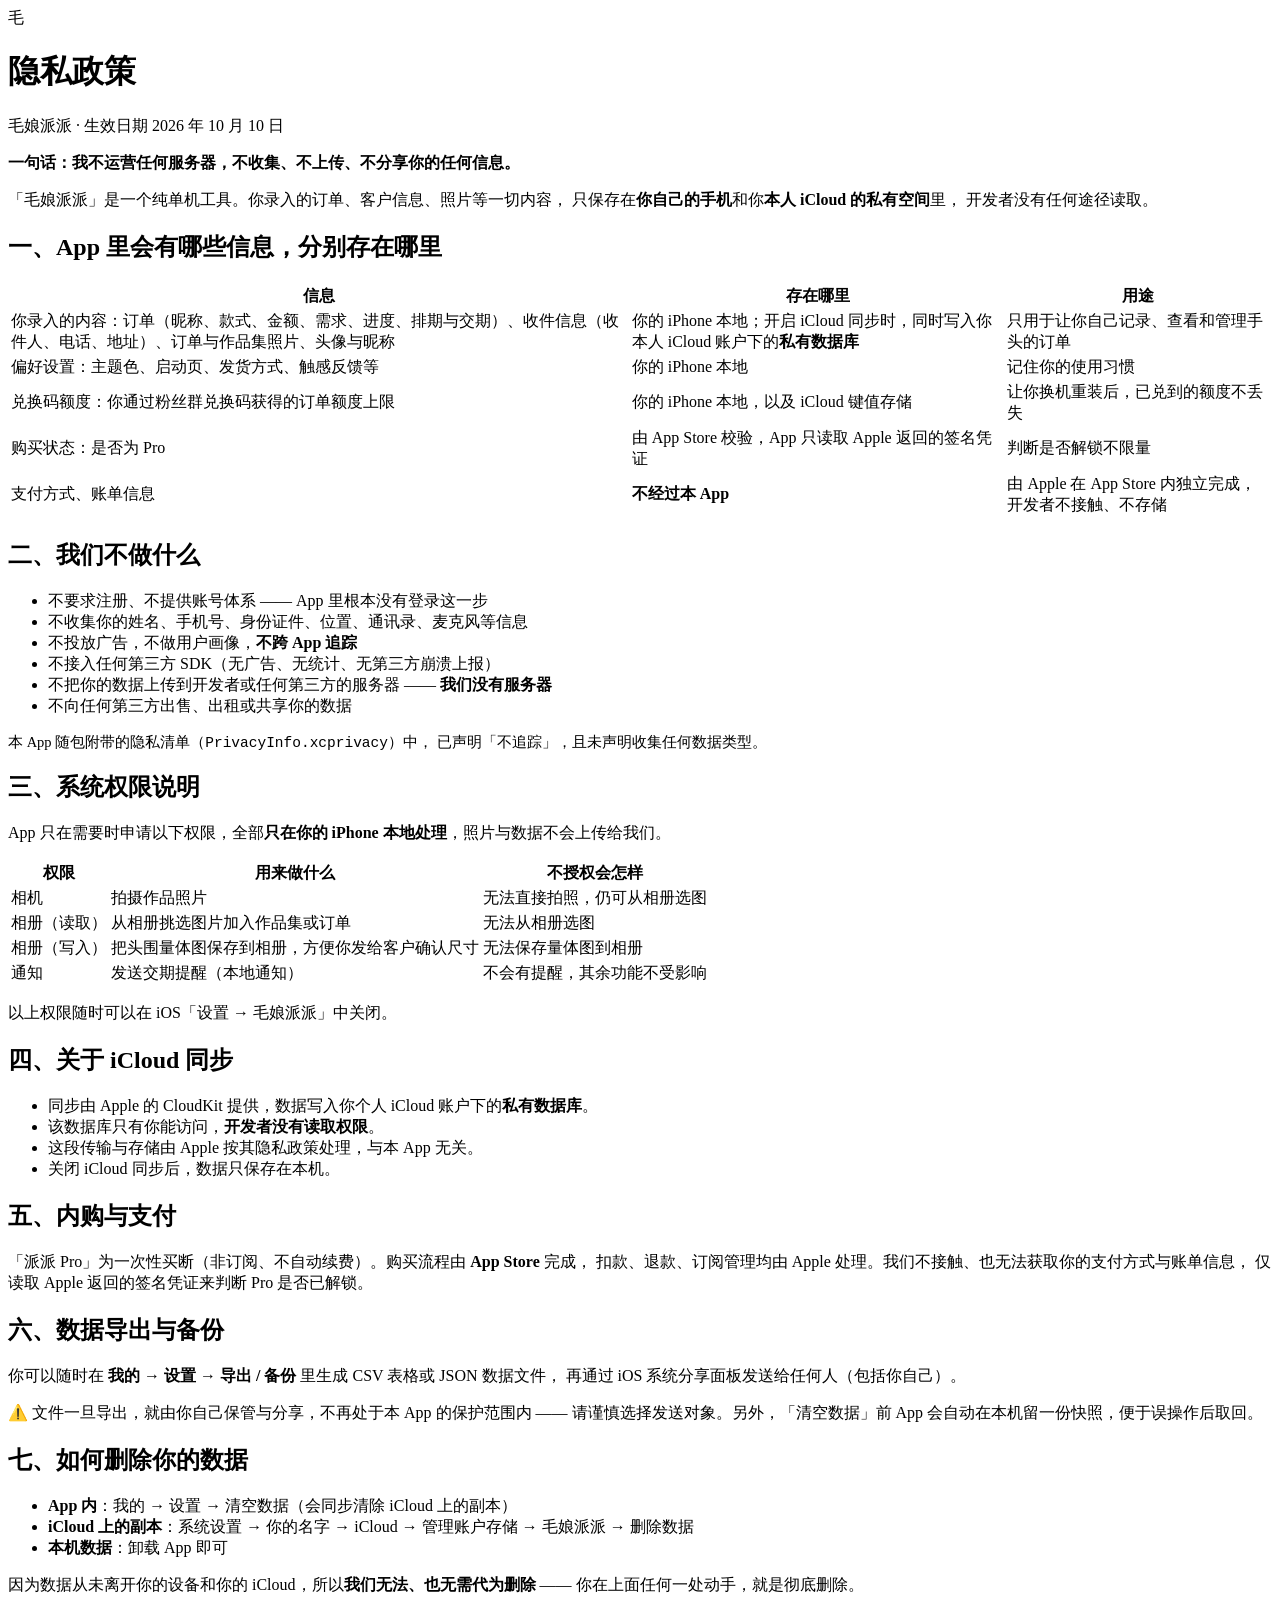
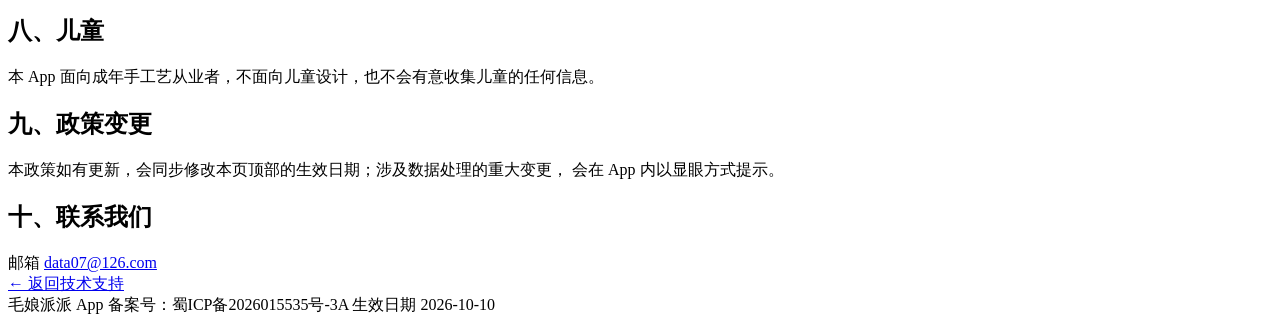
==== privacy.html @ 87219692 "site: add privacy.html" ====
<!DOCTYPE html>
<html lang="zh-CN">
<head>
<meta charset="utf-8">
<meta name="viewport" content="width=device-width, initial-scale=1">
<meta name="description" content="毛娘派派隐私政策 —— 不设服务器、不收集、不上传、不分享你的任何数据。">
<meta name="color-scheme" content="light dark">
<title>隐私政策 · 毛娘派派</title>
<link rel="stylesheet" href="style.css">
</head>
<body>
<main class="wrap">

  <header class="hero">
    <div class="logo" aria-hidden="true">毛</div>
    <div class="hero-text">
      <h1>隐私政策</h1>
      <p class="sub">毛娘派派 · 生效日期 2026 年 10 月 10 日</p>
    </div>
  </header>

  <div class="summary-card">
    <p>
      <strong>一句话：我不运营任何服务器，不收集、不上传、不分享你的任何信息。</strong>
    </p>
    <p>
      「毛娘派派」是一个纯单机工具。你录入的订单、客户信息、照片等一切内容，
      只保存在<strong>你自己的手机</strong>和你<strong>本人 iCloud 的私有空间</strong>里，
      开发者没有任何途径读取。
    </p>
  </div>

  <h2>一、App 里会有哪些信息，分别存在哪里</h2>

  <div class="card table-scroll">
    <table class="table">
      <thead>
        <tr>
          <th>信息</th>
          <th>存在哪里</th>
          <th>用途</th>
        </tr>
      </thead>
      <tbody>
        <tr>
          <td>你录入的内容：订单（昵称、款式、金额、需求、进度、排期与交期）、收件信息（收件人、电话、地址）、订单与作品集照片、头像与昵称</td>
          <td>你的 iPhone 本地；开启 iCloud 同步时，同时写入你本人 iCloud 账户下的<strong>私有数据库</strong></td>
          <td>只用于让你自己记录、查看和管理手头的订单</td>
        </tr>
        <tr>
          <td>偏好设置：主题色、启动页、发货方式、触感反馈等</td>
          <td>你的 iPhone 本地</td>
          <td>记住你的使用习惯</td>
        </tr>
        <tr>
          <td>兑换码额度：你通过粉丝群兑换码获得的订单额度上限</td>
          <td>你的 iPhone 本地，以及 iCloud 键值存储</td>
          <td>让你换机重装后，已兑到的额度不丢失</td>
        </tr>
        <tr>
          <td>购买状态：是否为 Pro</td>
          <td>由 App Store 校验，App 只读取 Apple 返回的签名凭证</td>
          <td>判断是否解锁不限量</td>
        </tr>
        <tr>
          <td>支付方式、账单信息</td>
          <td><strong>不经过本 App</strong></td>
          <td>由 Apple 在 App Store 内独立完成，开发者不接触、不存储</td>
        </tr>
      </tbody>
    </table>
  </div>

  <h2>二、我们不做什么</h2>
  <ul>
    <li>不要求注册、不提供账号体系 —— App 里根本没有登录这一步</li>
    <li>不收集你的姓名、手机号、身份证件、位置、通讯录、麦克风等信息</li>
    <li>不投放广告，不做用户画像，<strong>不跨 App 追踪</strong></li>
    <li>不接入任何第三方 SDK（无广告、无统计、无第三方崩溃上报）</li>
    <li>不把你的数据上传到开发者或任何第三方的服务器 —— <strong>我们没有服务器</strong></li>
    <li>不向任何第三方出售、出租或共享你的数据</li>
  </ul>
  <p class="lead" style="font-size:14.5px;">
    本 App 随包附带的隐私清单（<code>PrivacyInfo.xcprivacy</code>）中，
    已声明「不追踪」，且未声明收集任何数据类型。
  </p>

  <h2>三、系统权限说明</h2>
  <p>App 只在需要时申请以下权限，全部<strong>只在你的 iPhone 本地处理</strong>，照片与数据不会上传给我们。</p>

  <div class="card table-scroll">
    <table class="table">
      <thead>
        <tr>
          <th>权限</th>
          <th>用来做什么</th>
          <th>不授权会怎样</th>
        </tr>
      </thead>
      <tbody>
        <tr>
          <td>相机</td>
          <td>拍摄作品照片</td>
          <td>无法直接拍照，仍可从相册选图</td>
        </tr>
        <tr>
          <td>相册（读取）</td>
          <td>从相册挑选图片加入作品集或订单</td>
          <td>无法从相册选图</td>
        </tr>
        <tr>
          <td>相册（写入）</td>
          <td>把头围量体图保存到相册，方便你发给客户确认尺寸</td>
          <td>无法保存量体图到相册</td>
        </tr>
        <tr>
          <td>通知</td>
          <td>发送交期提醒（本地通知）</td>
          <td>不会有提醒，其余功能不受影响</td>
        </tr>
      </tbody>
    </table>
  </div>
  <p>以上权限随时可以在 iOS「设置 → 毛娘派派」中关闭。</p>

  <h2>四、关于 iCloud 同步</h2>
  <ul>
    <li>同步由 Apple 的 CloudKit 提供，数据写入你个人 iCloud 账户下的<strong>私有数据库</strong>。</li>
    <li>该数据库只有你能访问，<strong>开发者没有读取权限</strong>。</li>
    <li>这段传输与存储由 Apple 按其隐私政策处理，与本 App 无关。</li>
    <li>关闭 iCloud 同步后，数据只保存在本机。</li>
  </ul>

  <h2>五、内购与支付</h2>
  <p>
    「派派 Pro」为一次性买断（非订阅、不自动续费）。购买流程由 <strong>App Store</strong> 完成，
    扣款、退款、订阅管理均由 Apple 处理。我们不接触、也无法获取你的支付方式与账单信息，
    仅读取 Apple 返回的签名凭证来判断 Pro 是否已解锁。
  </p>

  <h2>六、数据导出与备份</h2>
  <p>
    你可以随时在 <strong>我的 → 设置 → 导出 / 备份</strong> 里生成 CSV 表格或 JSON 数据文件，
    再通过 iOS 系统分享面板发送给任何人（包括你自己）。
  </p>
  <p>
    ⚠️ 文件一旦导出，就由你自己保管与分享，不再处于本 App 的保护范围内 ——
    请谨慎选择发送对象。另外，「清空数据」前 App 会自动在本机留一份快照，便于误操作后取回。
  </p>

  <h2>七、如何删除你的数据</h2>
  <ul>
    <li><strong>App 内</strong>：我的 → 设置 → 清空数据（会同步清除 iCloud 上的副本）</li>
    <li><strong>iCloud 上的副本</strong>：系统设置 → 你的名字 → iCloud → 管理账户存储 → 毛娘派派 → 删除数据</li>
    <li><strong>本机数据</strong>：卸载 App 即可</li>
  </ul>
  <p>
    因为数据从未离开你的设备和你的 iCloud，所以<strong>我们无法、也无需代为删除</strong> ——
    你在上面任何一处动手，就是彻底删除。
  </p>

  <h2>八、儿童</h2>
  <p>
    本 App 面向成年手工艺从业者，不面向儿童设计，也不会有意收集儿童的任何信息。
  </p>

  <h2>九、政策变更</h2>
  <p>
    本政策如有更新，会同步修改本页顶部的生效日期；涉及数据处理的重大变更，
    会在 App 内以显眼方式提示。
  </p>

  <h2>十、联系我们</h2>
  <div class="card contact">
    <span class="label">邮箱</span>
    <span class="value"><a href="mailto:data07@126.com">data07@126.com</a></span>
  </div>

  <nav class="topnav">
    <a href="index.html">← 返回技术支持</a>
  </nav>

  <footer>
    <span>毛娘派派</span>
    <span class="fill"></span>
    <span>App 备案号：蜀ICP备2026015535号-3A</span>
    <span>生效日期 2026-10-10</span>
  </footer>

</main>
</body>
</html>
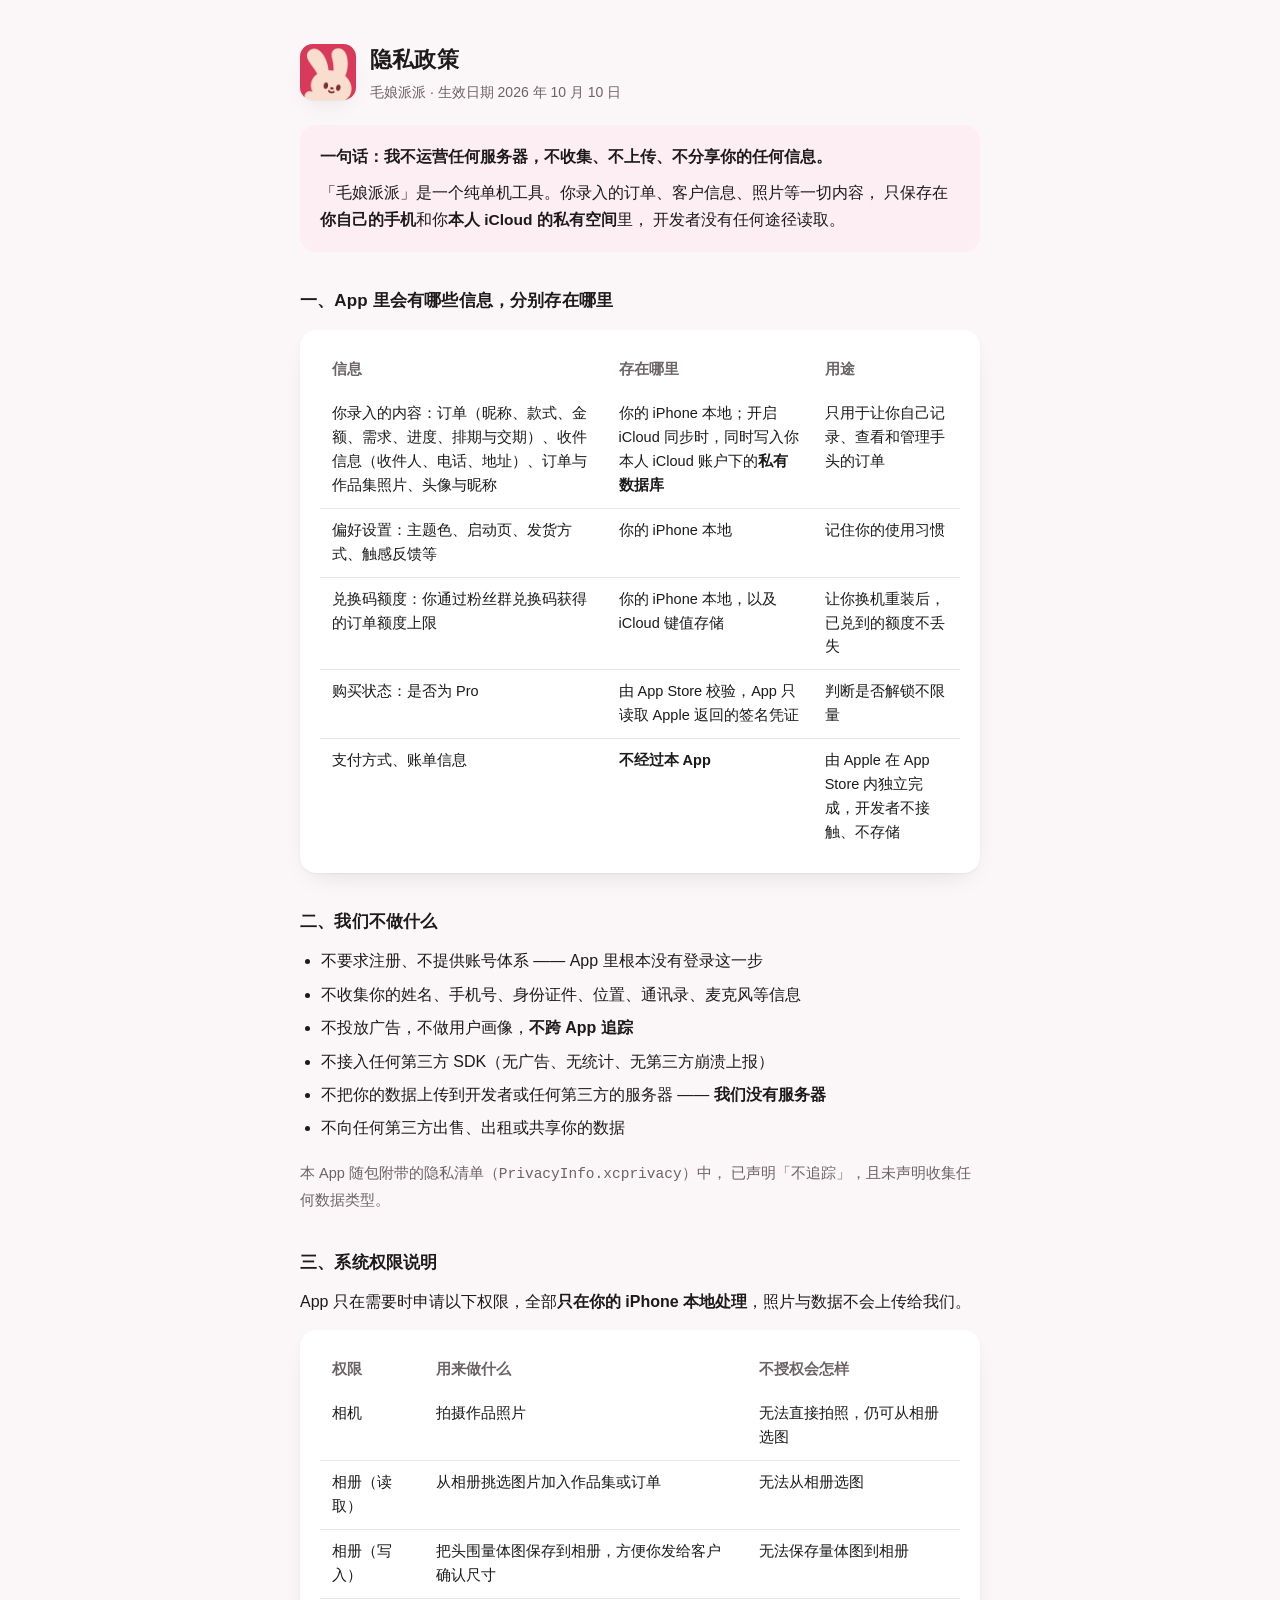
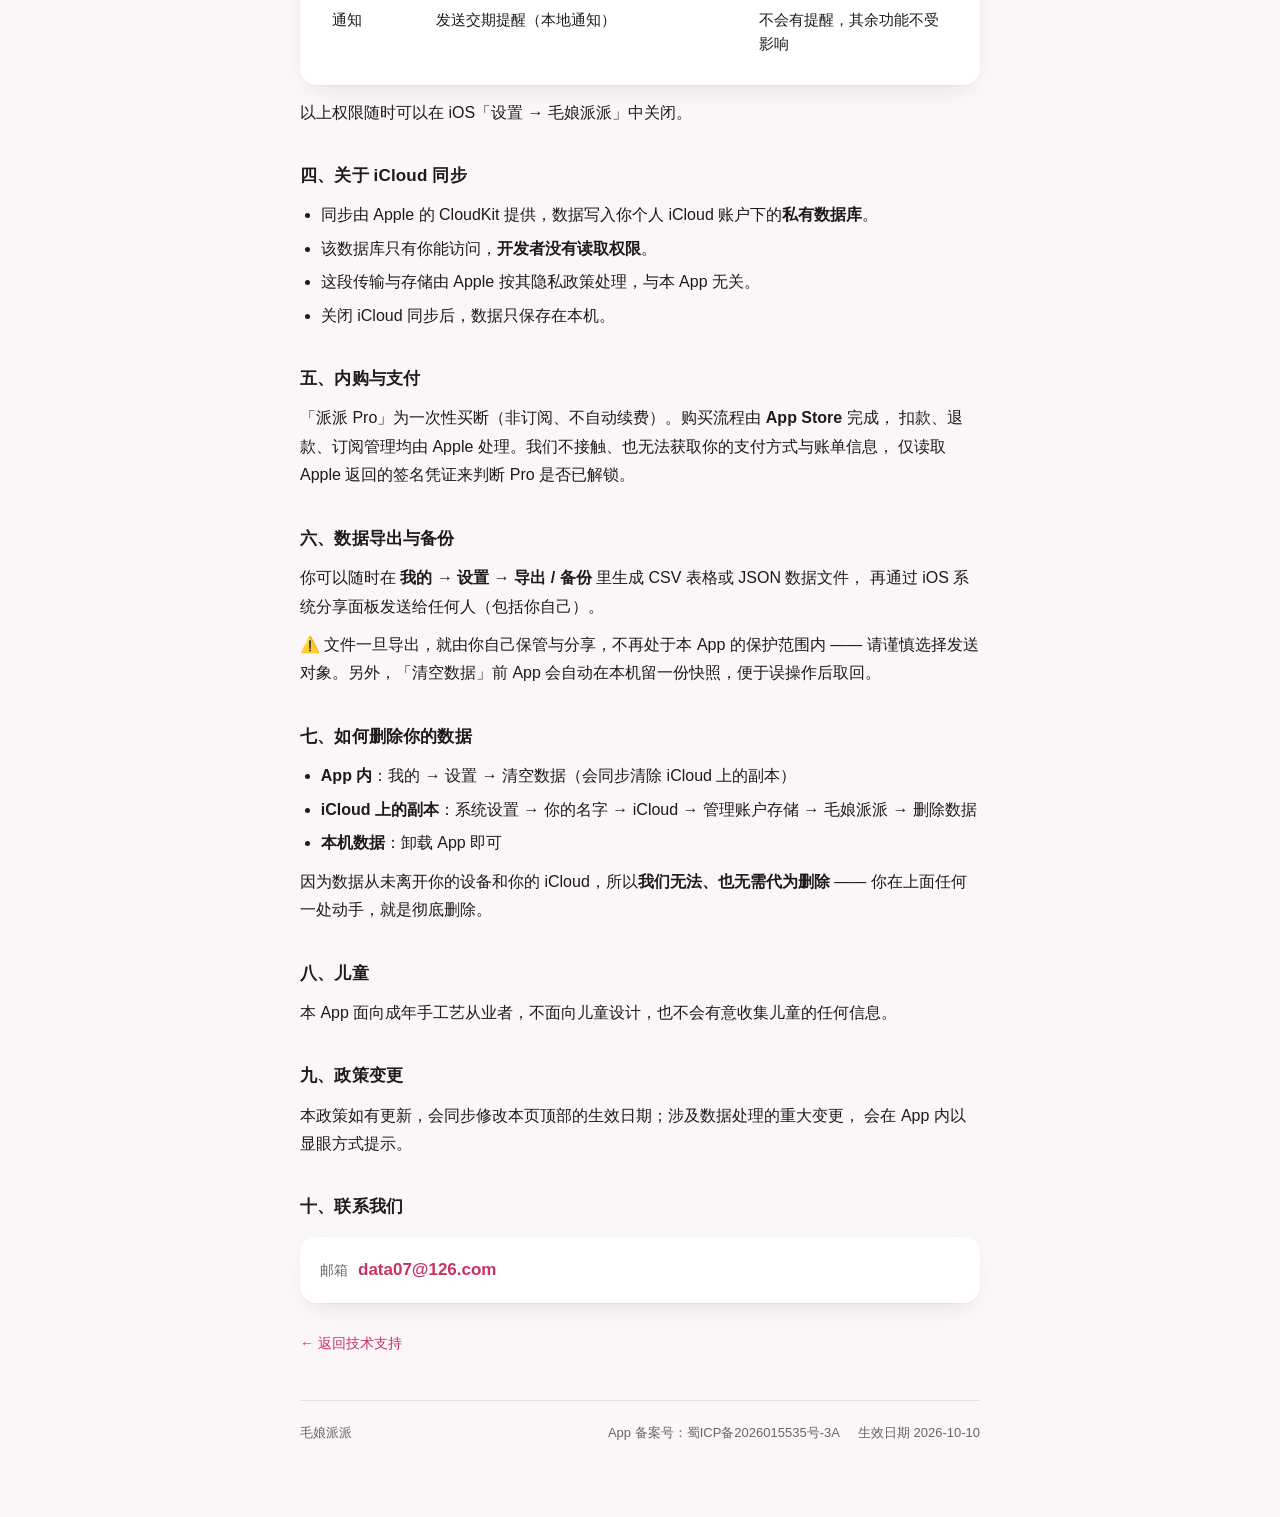
==== commit 4be9f951: "site: 换上真实 App 图标（含深色变体）+ favicon / apple-touch-icon / 分享卡片" ====
--- a/privacy.html
+++ b/privacy.html
@@ -5,14 +5,29 @@
 <meta name="viewport" content="width=device-width, initial-scale=1">
 <meta name="description" content="毛娘派派隐私政策 —— 不设服务器、不收集、不上传、不分享你的任何数据。">
 <meta name="color-scheme" content="light dark">
+<meta name="theme-color" content="#fbf7f8" media="(prefers-color-scheme: light)">
+<meta name="theme-color" content="#141214" media="(prefers-color-scheme: dark)">
 <title>隐私政策 · 毛娘派派</title>
+<link rel="icon" type="image/png" sizes="32x32" href="favicon-32.png">
+<link rel="icon" type="image/png" sizes="32x32" href="favicon-32-dark.png" media="(prefers-color-scheme: dark)">
+<link rel="apple-touch-icon" href="apple-touch-icon.png">
 <link rel="stylesheet" href="style.css">
+<meta property="og:type" content="website">
+<meta property="og:site_name" content="毛娘派派">
+<meta property="og:title" content="隐私政策 · 毛娘派派">
+<meta property="og:description" content="不设服务器、不收集、不上传、不分享你的任何数据。">
+<meta property="og:url" content="https://cndata07.github.io/papaiwig-site/privacy.html">
+<meta property="og:image" content="https://cndata07.github.io/papaiwig-site/icon-512.png">
+<meta name="twitter:card" content="summary">
 </head>
 <body>
 <main class="wrap">
 
   <header class="hero">
-    <div class="logo" aria-hidden="true">毛</div>
+    <picture class="logo">
+      <source media="(prefers-color-scheme: dark)" srcset="icon-dark-256.png">
+      <img src="icon-256.png" alt="毛娘派派 App 图标" width="56" height="56">
+    </picture>
     <div class="hero-text">
       <h1>隐私政策</h1>
       <p class="sub">毛娘派派 · 生效日期 2026 年 10 月 10 日</p>
--- a/style.css
+++ b/style.css
@@ -0,0 +1,289 @@
+/* 毛娘派派 · 官网 / 支持 / 隐私政策 —— 共用样式
+   零依赖、单文件、随系统深浅色切换。 */
+
+:root {
+  color-scheme: light dark;
+
+  --bg: #fbf7f8;
+  --surface: #ffffff;
+  --text: #1c1a1b;
+  --text-muted: #6b6366;
+  --hairline: rgba(28, 26, 27, 0.10);
+
+  --brand: #e86a8e;
+  --brand-strong: #c9325f;
+  --brand-soft: #fdeef3;
+
+  --radius: 16px;
+  --radius-sm: 12px;
+  --shadow: 0 1px 2px rgba(28, 26, 27, 0.04), 0 10px 28px -14px rgba(28, 26, 27, 0.18);
+}
+
+@media (prefers-color-scheme: dark) {
+  :root {
+    --bg: #141214;
+    --surface: #1e1b1d;
+    --text: #f2eef0;
+    --text-muted: #a49ba0;
+    --hairline: rgba(255, 255, 255, 0.12);
+
+    --brand: #f287a8;
+    --brand-strong: #ff9dba;
+    --brand-soft: rgba(242, 135, 168, 0.14);
+
+    --shadow: 0 1px 2px rgba(0, 0, 0, 0.30), 0 14px 32px -16px rgba(0, 0, 0, 0.60);
+  }
+}
+
+* { box-sizing: border-box; }
+
+html {
+  -webkit-text-size-adjust: 100%;
+  scroll-behavior: smooth;
+}
+
+body {
+  margin: 0;
+  background: var(--bg);
+  color: var(--text);
+  font-family: -apple-system, BlinkMacSystemFont, "SF Pro Text", "PingFang SC",
+    "Hiragino Sans GB", "Microsoft YaHei", "Noto Sans SC", sans-serif;
+  font-size: 16px;
+  line-height: 1.78;
+  font-feature-settings: "tnum";
+}
+
+.wrap {
+  max-width: 720px;
+  margin: 0 auto;
+  padding: 40px 20px 72px;
+}
+
+/* ── 顶部 ───────────────────────────── */
+
+.hero {
+  display: flex;
+  align-items: center;
+  gap: 14px;
+}
+
+/* App 图标。⚠️ 图标源文件是**满幅方图**（iOS 端那圈圆角由系统裁），
+   所以官网上必须自己给 —— `22.37%` 是 CSS 里最接近 iOS 超椭圆的一档。 */
+.logo {
+  width: 56px;
+  height: 56px;
+  flex: none;
+  display: block;
+  border-radius: 22.37%;
+  overflow: hidden;
+  box-shadow: var(--shadow);
+}
+
+.logo img {
+  display: block;
+  width: 100%;
+  height: 100%;
+}
+
+.hero-text h1 {
+  margin: 0;
+  font-size: 22px;
+  letter-spacing: 0.01em;
+}
+
+.hero-text .sub {
+  margin: 3px 0 0;
+  color: var(--text-muted);
+  font-size: 14px;
+  line-height: 1.5;
+}
+
+.lead {
+  color: var(--text-muted);
+  margin: 18px 0 0;
+}
+
+/* ── 标题层级 ───────────────────────── */
+
+h2 {
+  font-size: 17px;
+  margin: 34px 0 10px;
+  letter-spacing: 0.01em;
+}
+
+h3 {
+  font-size: 15px;
+  margin: 22px 0 6px;
+}
+
+p { margin: 10px 0; }
+
+ul, ol {
+  margin: 10px 0;
+  padding-left: 1.3em;
+}
+
+li { margin: 5px 0; }
+
+strong { font-weight: 600; }
+
+/* ── 链接 ───────────────────────────── */
+
+a {
+  color: var(--brand-strong);
+  text-decoration: none;
+}
+
+a:hover {
+  text-decoration: underline;
+  text-underline-offset: 3px;
+}
+
+/* ── 卡片 ───────────────────────────── */
+
+.card {
+  background: var(--surface);
+  border-radius: var(--radius);
+  padding: 18px 20px;
+  box-shadow: var(--shadow);
+  margin: 14px 0;
+}
+
+.card > :first-child { margin-top: 0; }
+.card > :last-child { margin-bottom: 0; }
+
+.summary-card {
+  background: var(--brand-soft);
+  border-radius: var(--radius);
+  padding: 18px 20px;
+  margin: 22px 0;
+  box-shadow: none;
+}
+
+.summary-card p {
+  margin: 0;
+  font-size: 15.5px;
+}
+
+.summary-card p + p { margin-top: 8px; }
+
+/* ── 联系块 ─────────────────────────── */
+
+.contact {
+  display: flex;
+  flex-wrap: wrap;
+  align-items: baseline;
+  gap: 4px 10px;
+}
+
+.contact .label {
+  color: var(--text-muted);
+  font-size: 14px;
+  flex: none;
+}
+
+.contact .value {
+  font-size: 17px;
+  font-weight: 600;
+}
+
+/* ── 表格 ───────────────────────────── */
+
+.table-scroll { overflow-x: auto; }
+
+.table {
+  width: 100%;
+  border-collapse: collapse;
+  font-size: 14.5px;
+  line-height: 1.65;
+}
+
+.table th,
+.table td {
+  text-align: left;
+  padding: 10px 12px;
+  border-bottom: 1px solid var(--hairline);
+  vertical-align: top;
+}
+
+.table th {
+  color: var(--text-muted);
+  font-weight: 600;
+  white-space: nowrap;
+}
+
+.table tr:last-child td,
+.table tr:last-child th { border-bottom: none; }
+
+/* ── FAQ（原生折叠，无 JS）────────────── */
+
+details {
+  background: var(--surface);
+  border-radius: var(--radius);
+  box-shadow: var(--shadow);
+  padding: 14px 18px;
+  margin: 10px 0;
+}
+
+details summary {
+  cursor: pointer;
+  font-weight: 600;
+  font-size: 15.5px;
+  list-style: none;
+  display: flex;
+  justify-content: space-between;
+  align-items: baseline;
+  gap: 12px;
+}
+
+details summary::-webkit-details-marker { display: none; }
+
+details summary::after {
+  content: "＋";
+  flex: none;
+  color: var(--text-muted);
+  font-weight: 400;
+}
+
+details[open] summary::after { content: "－"; }
+
+details .body {
+  margin-top: 10px;
+  color: var(--text);
+  font-size: 15px;
+}
+
+details .body > :first-child { margin-top: 0; }
+details .body > :last-child { margin-bottom: 0; }
+
+details .body p,
+details .body ul { color: var(--text); }
+
+/* ── 返回 / 页脚 ─────────────────────── */
+
+.topnav {
+  margin: 28px 0 0;
+  font-size: 14px;
+}
+
+footer {
+  margin-top: 44px;
+  padding-top: 20px;
+  border-top: 1px solid var(--hairline);
+  color: var(--text-muted);
+  font-size: 13px;
+  line-height: 1.9;
+  display: flex;
+  flex-wrap: wrap;
+  gap: 4px 18px;
+  align-items: baseline;
+}
+
+footer .fill { flex: 1 1 auto; }
+
+@media (max-width: 480px) {
+  .wrap { padding: 28px 16px 56px; }
+  .hero-text h1 { font-size: 20px; }
+  h2 { margin-top: 28px; }
+  .card, .summary-card, details { padding-left: 16px; padding-right: 16px; }
+}
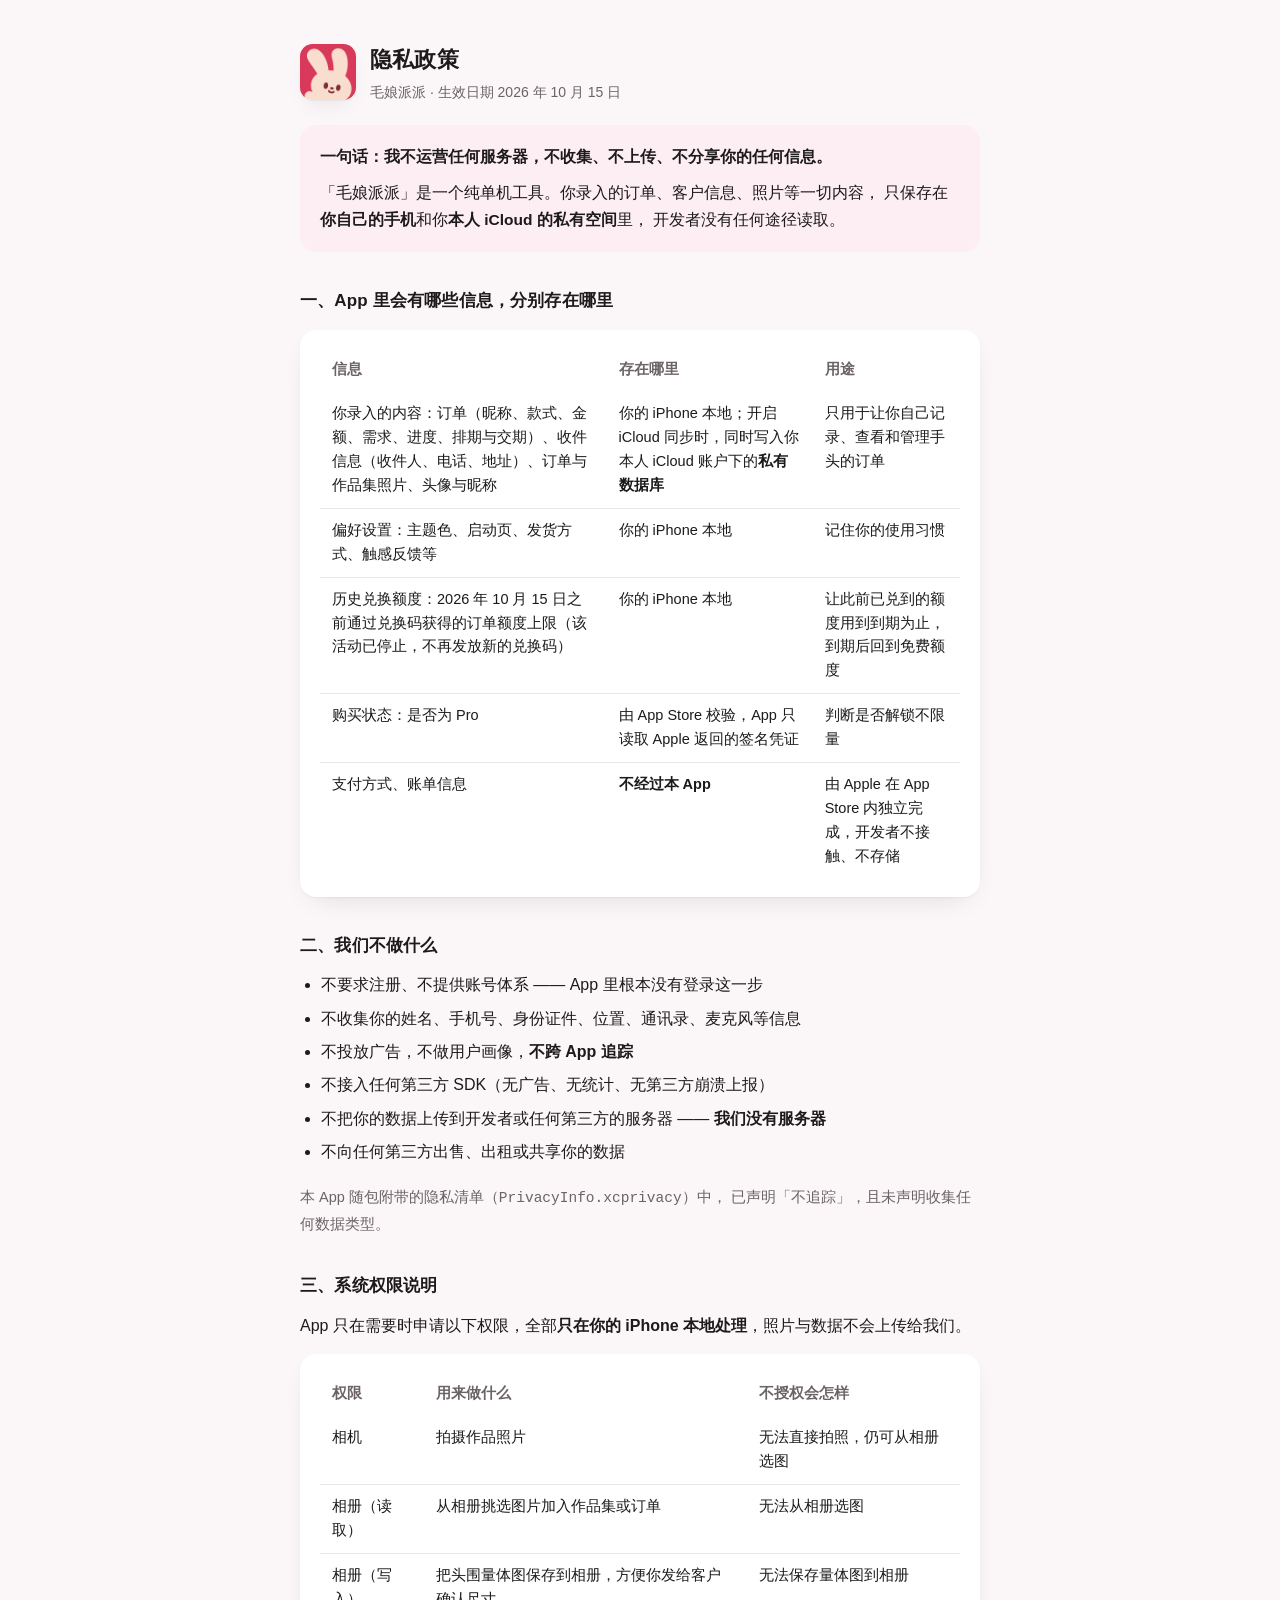
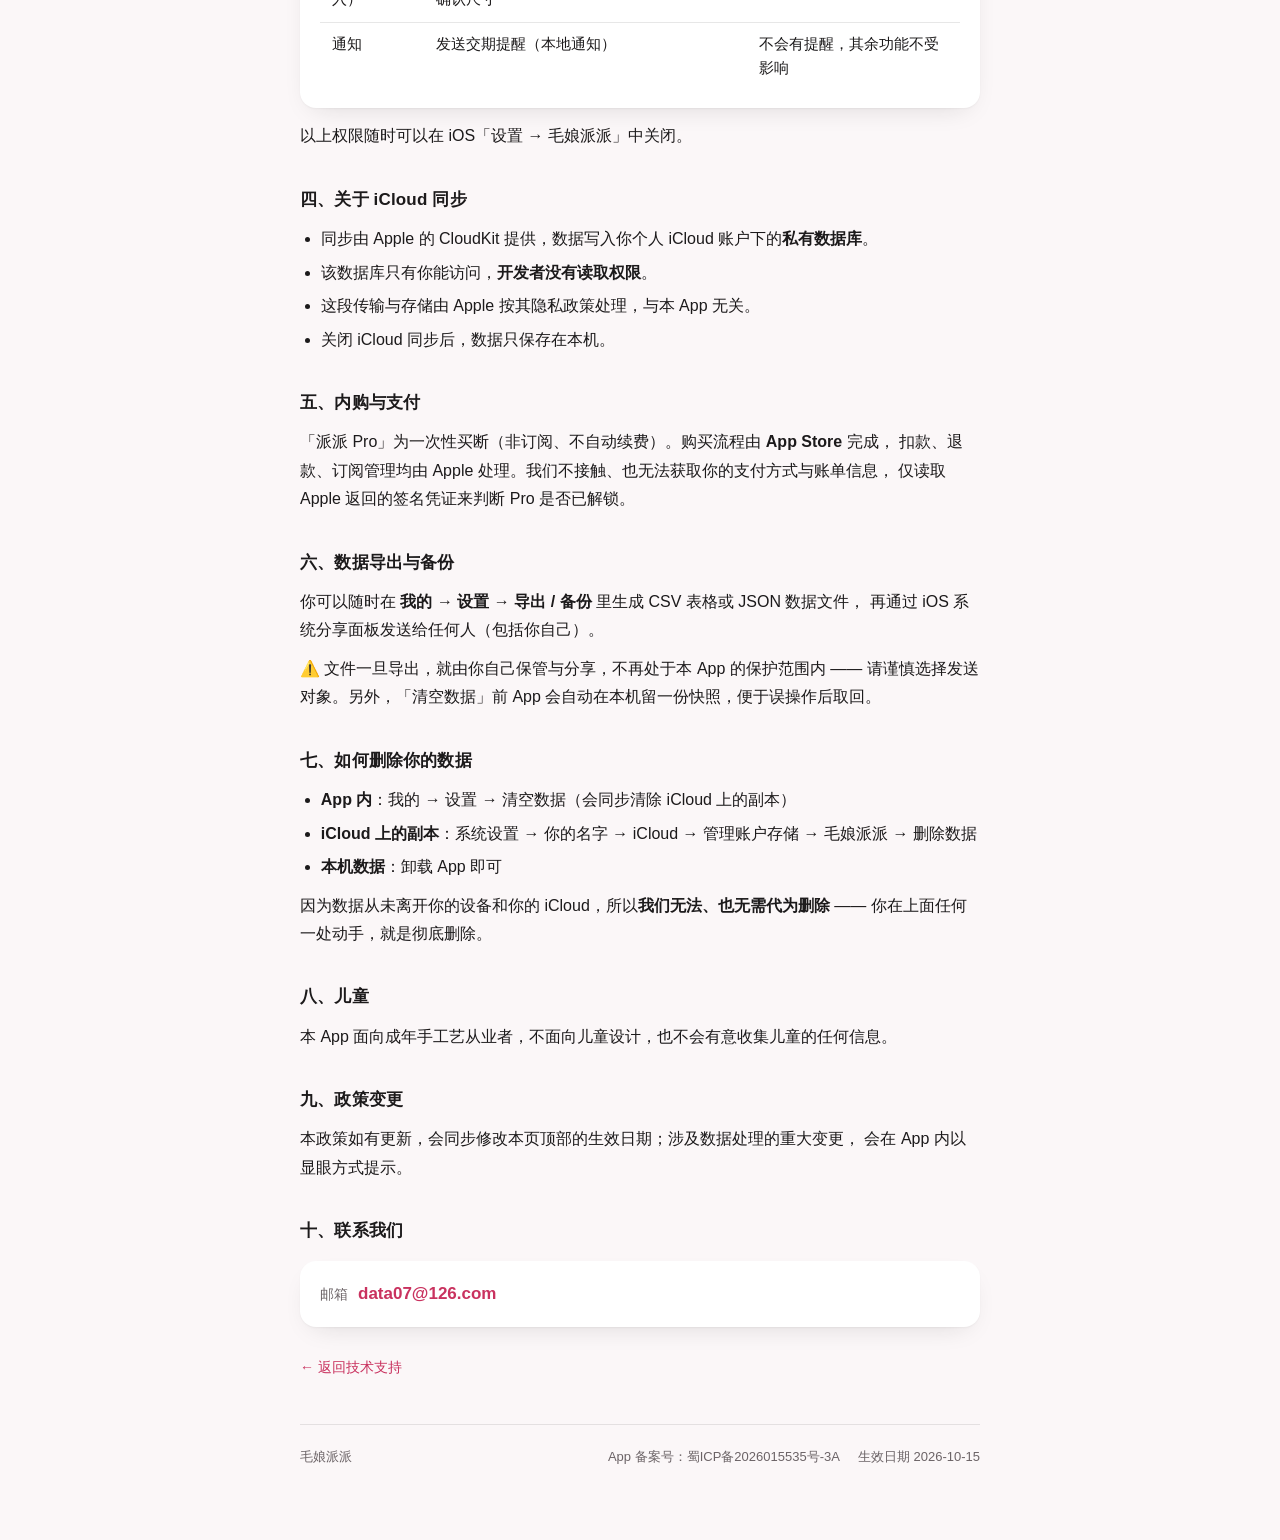
==== commit ddbc1fbb: "docs: 同步兑换码退役（FAQ 改为买断 Pro 引导，隐私政策改历史额度并更新生效日期）" ====
--- a/privacy.html
+++ b/privacy.html
@@ -30,7 +30,7 @@
     </picture>
     <div class="hero-text">
       <h1>隐私政策</h1>
-      <p class="sub">毛娘派派 · 生效日期 2026 年 10 月 10 日</p>
+      <p class="sub">毛娘派派 · 生效日期 2026 年 10 月 15 日</p>
     </div>
   </header>
 
@@ -68,9 +68,9 @@
           <td>记住你的使用习惯</td>
         </tr>
         <tr>
-          <td>兑换码额度：你通过粉丝群兑换码获得的订单额度上限</td>
-          <td>你的 iPhone 本地，以及 iCloud 键值存储</td>
-          <td>让你换机重装后，已兑到的额度不丢失</td>
+          <td>历史兑换额度：2026 年 10 月 15 日之前通过兑换码获得的订单额度上限（该活动已停止，不再发放新的兑换码）</td>
+          <td>你的 iPhone 本地</td>
+          <td>让此前已兑到的额度用到到期为止，到期后回到免费额度</td>
         </tr>
         <tr>
           <td>购买状态：是否为 Pro</td>
@@ -199,7 +199,7 @@
     <span>毛娘派派</span>
     <span class="fill"></span>
     <span>App 备案号：蜀ICP备2026015535号-3A</span>
-    <span>生效日期 2026-10-10</span>
+    <span>生效日期 2026-10-15</span>
   </footer>
 
 </main>
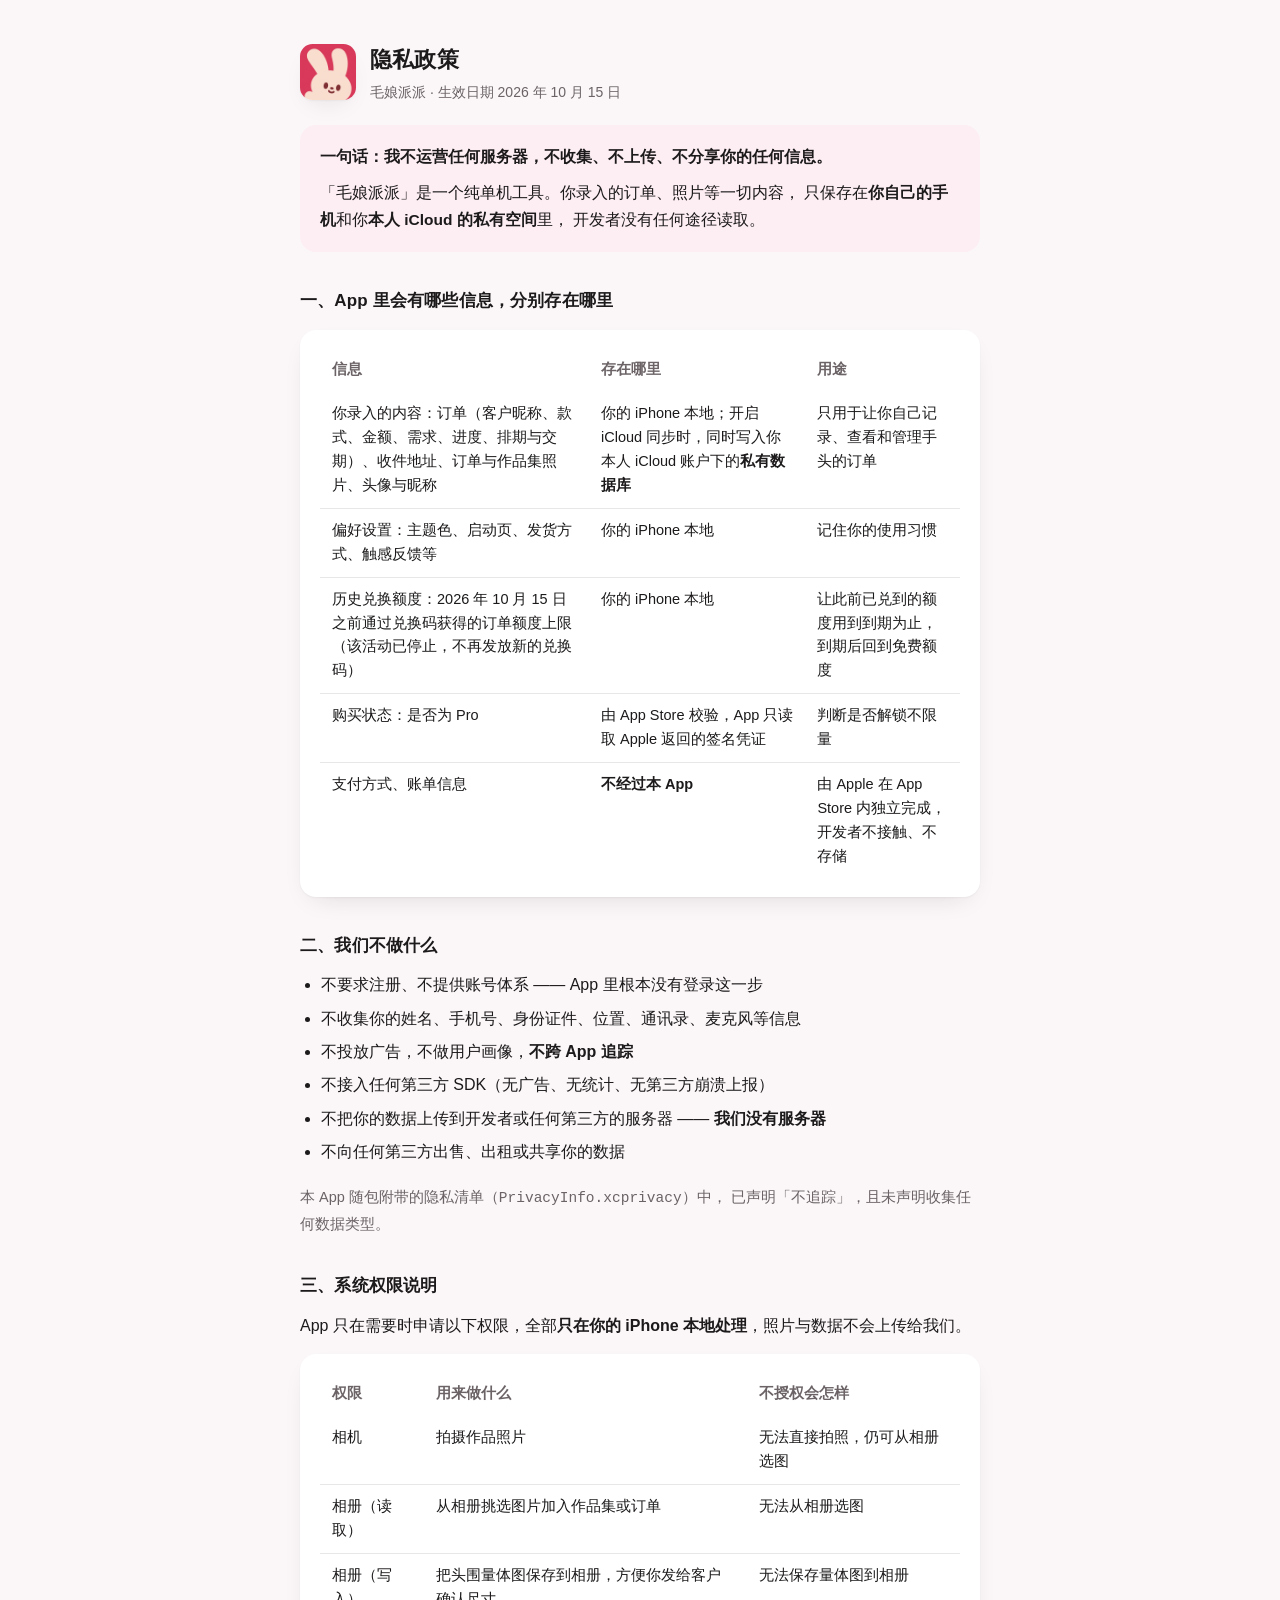
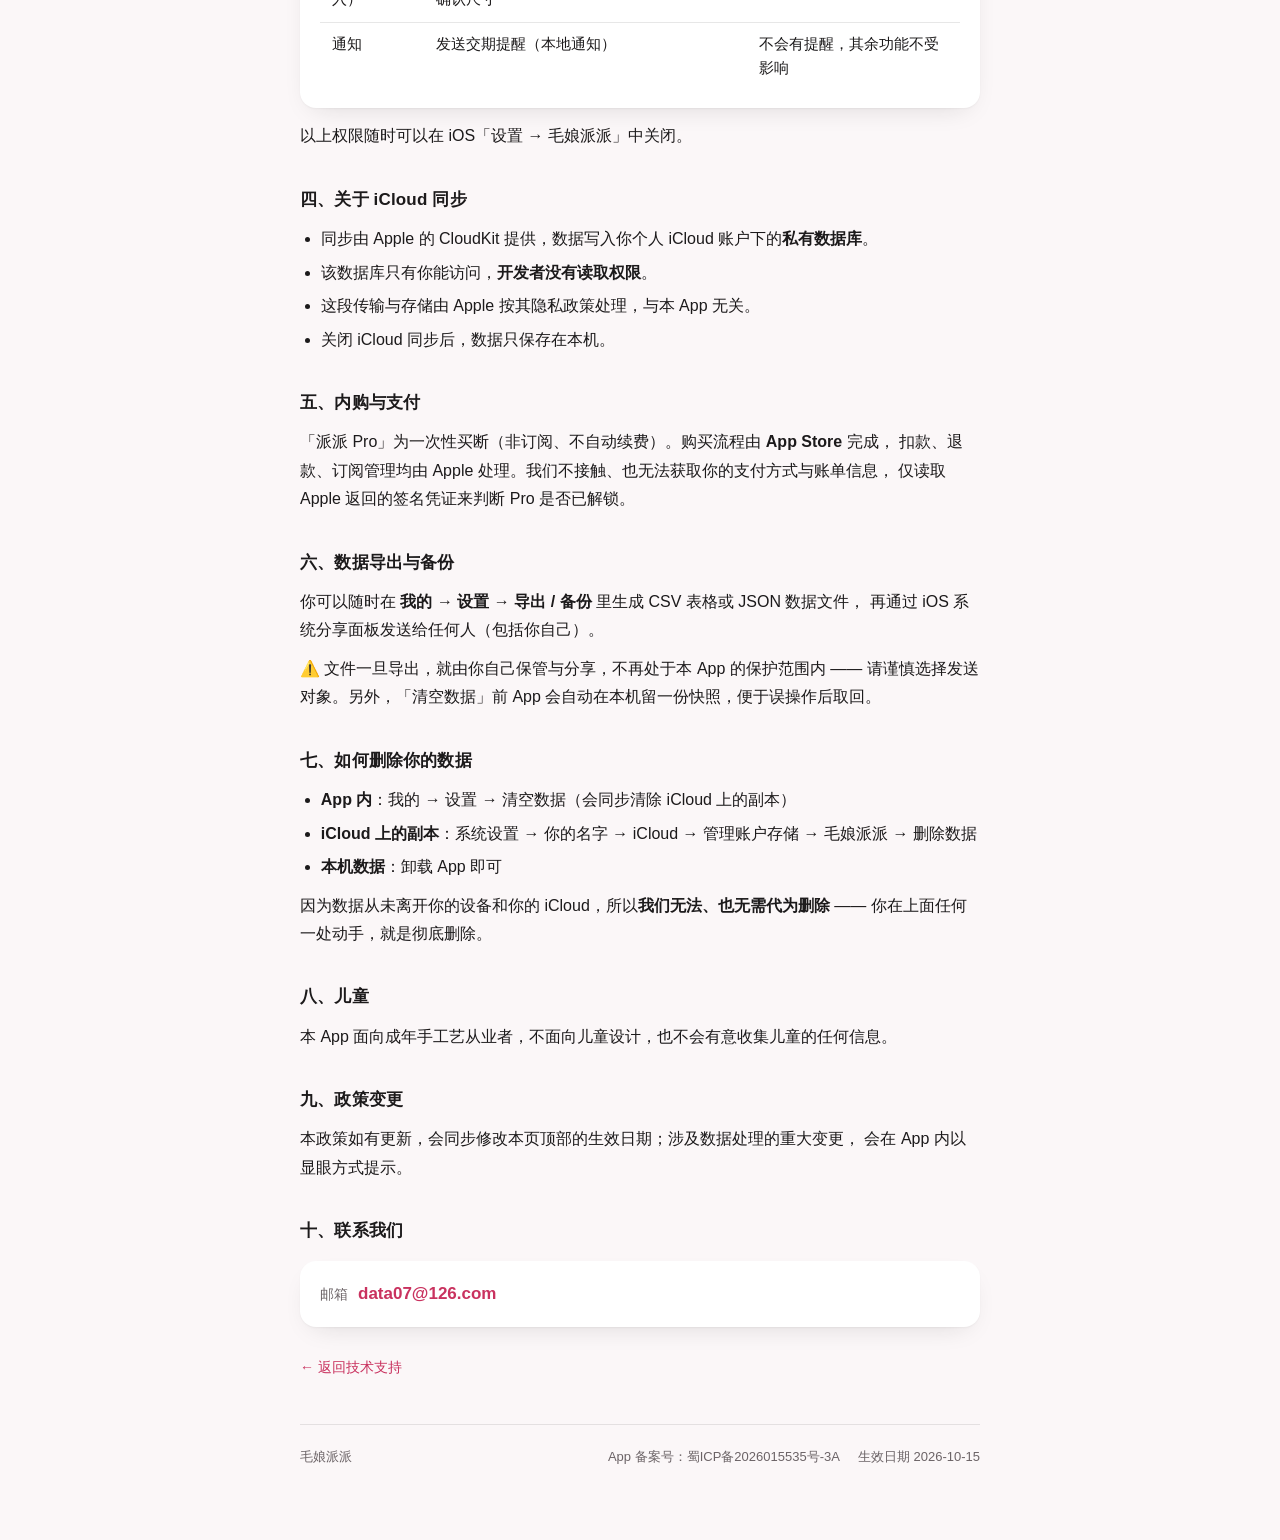
==== commit a0e9a188: "docs: 隐私政策对齐 App 现状（收件信息只剩地址，去掉客户信息措辞）" ====
--- a/privacy.html
+++ b/privacy.html
@@ -39,7 +39,7 @@
       <strong>一句话：我不运营任何服务器，不收集、不上传、不分享你的任何信息。</strong>
     </p>
     <p>
-      「毛娘派派」是一个纯单机工具。你录入的订单、客户信息、照片等一切内容，
+      「毛娘派派」是一个纯单机工具。你录入的订单、照片等一切内容，
       只保存在<strong>你自己的手机</strong>和你<strong>本人 iCloud 的私有空间</strong>里，
       开发者没有任何途径读取。
     </p>
@@ -58,7 +58,7 @@
       </thead>
       <tbody>
         <tr>
-          <td>你录入的内容：订单（昵称、款式、金额、需求、进度、排期与交期）、收件信息（收件人、电话、地址）、订单与作品集照片、头像与昵称</td>
+          <td>你录入的内容：订单（客户昵称、款式、金额、需求、进度、排期与交期）、收件地址、订单与作品集照片、头像与昵称</td>
           <td>你的 iPhone 本地；开启 iCloud 同步时，同时写入你本人 iCloud 账户下的<strong>私有数据库</strong></td>
           <td>只用于让你自己记录、查看和管理手头的订单</td>
         </tr>
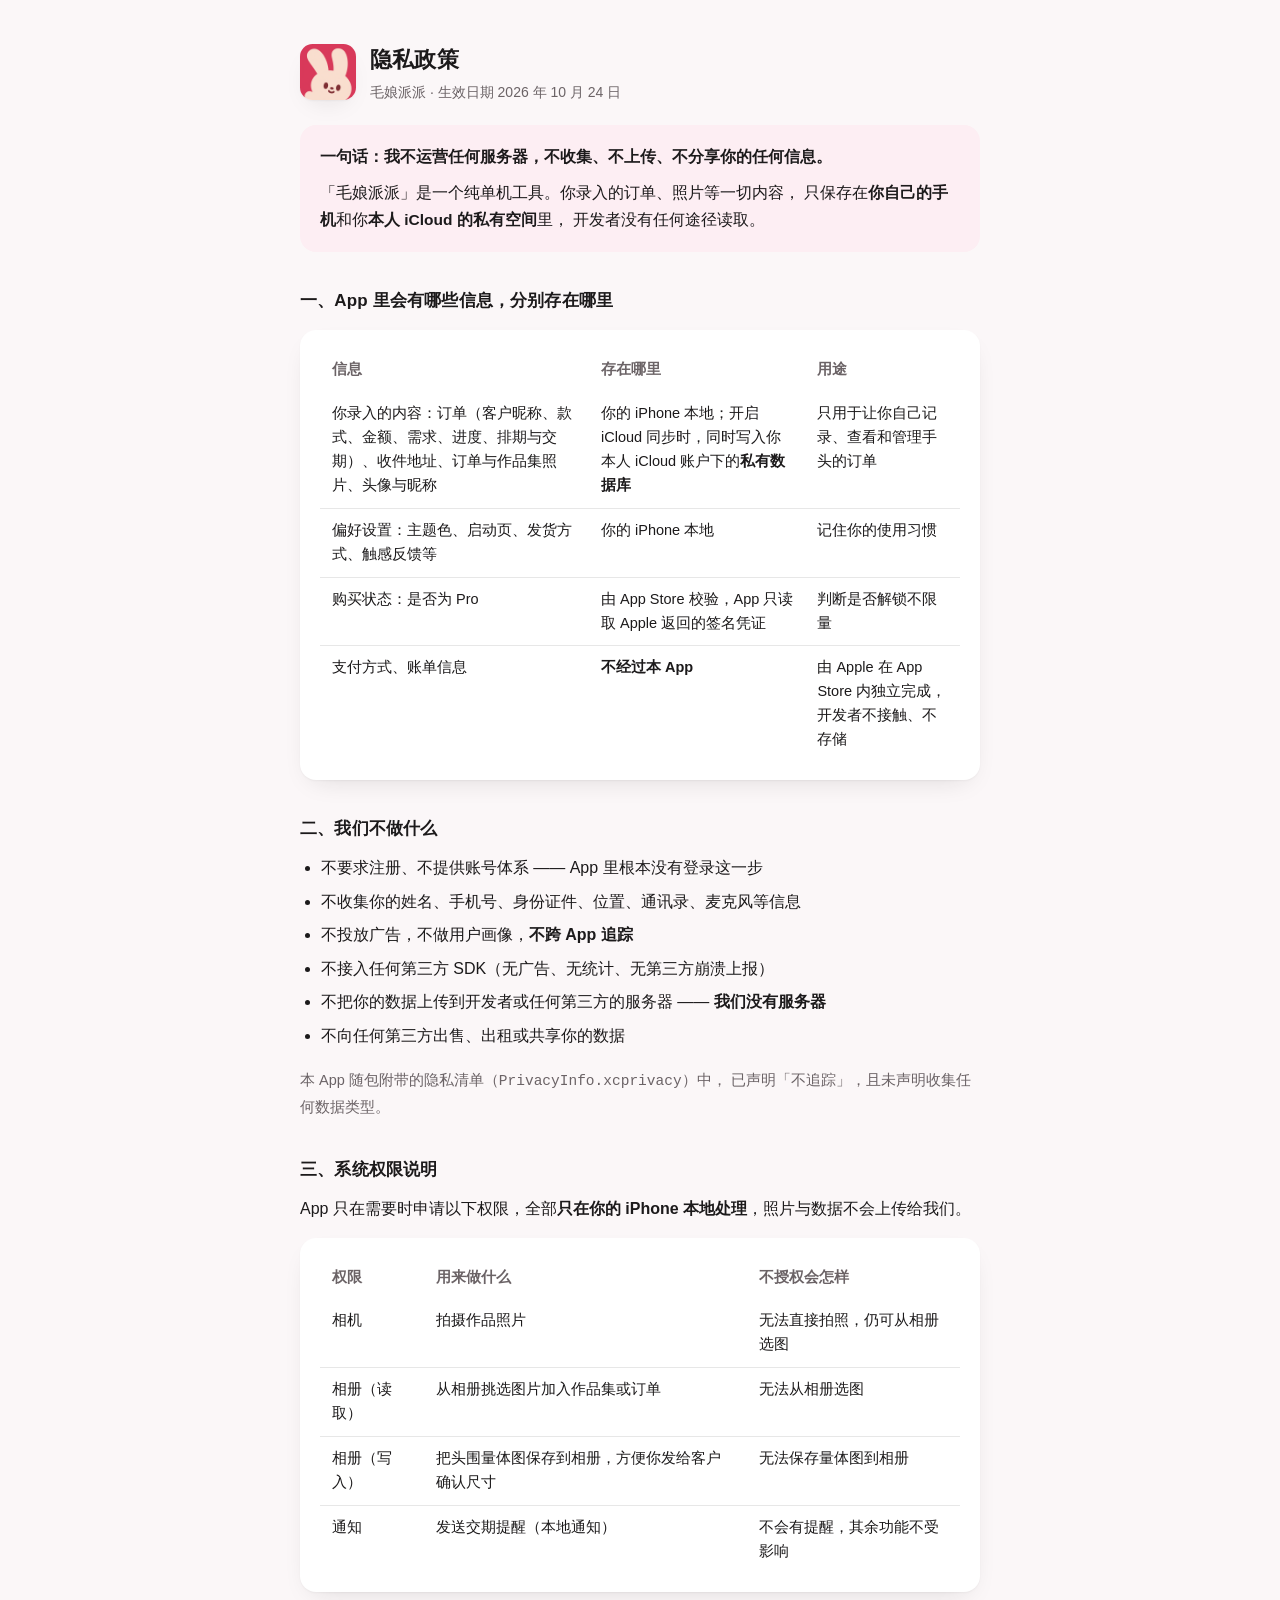
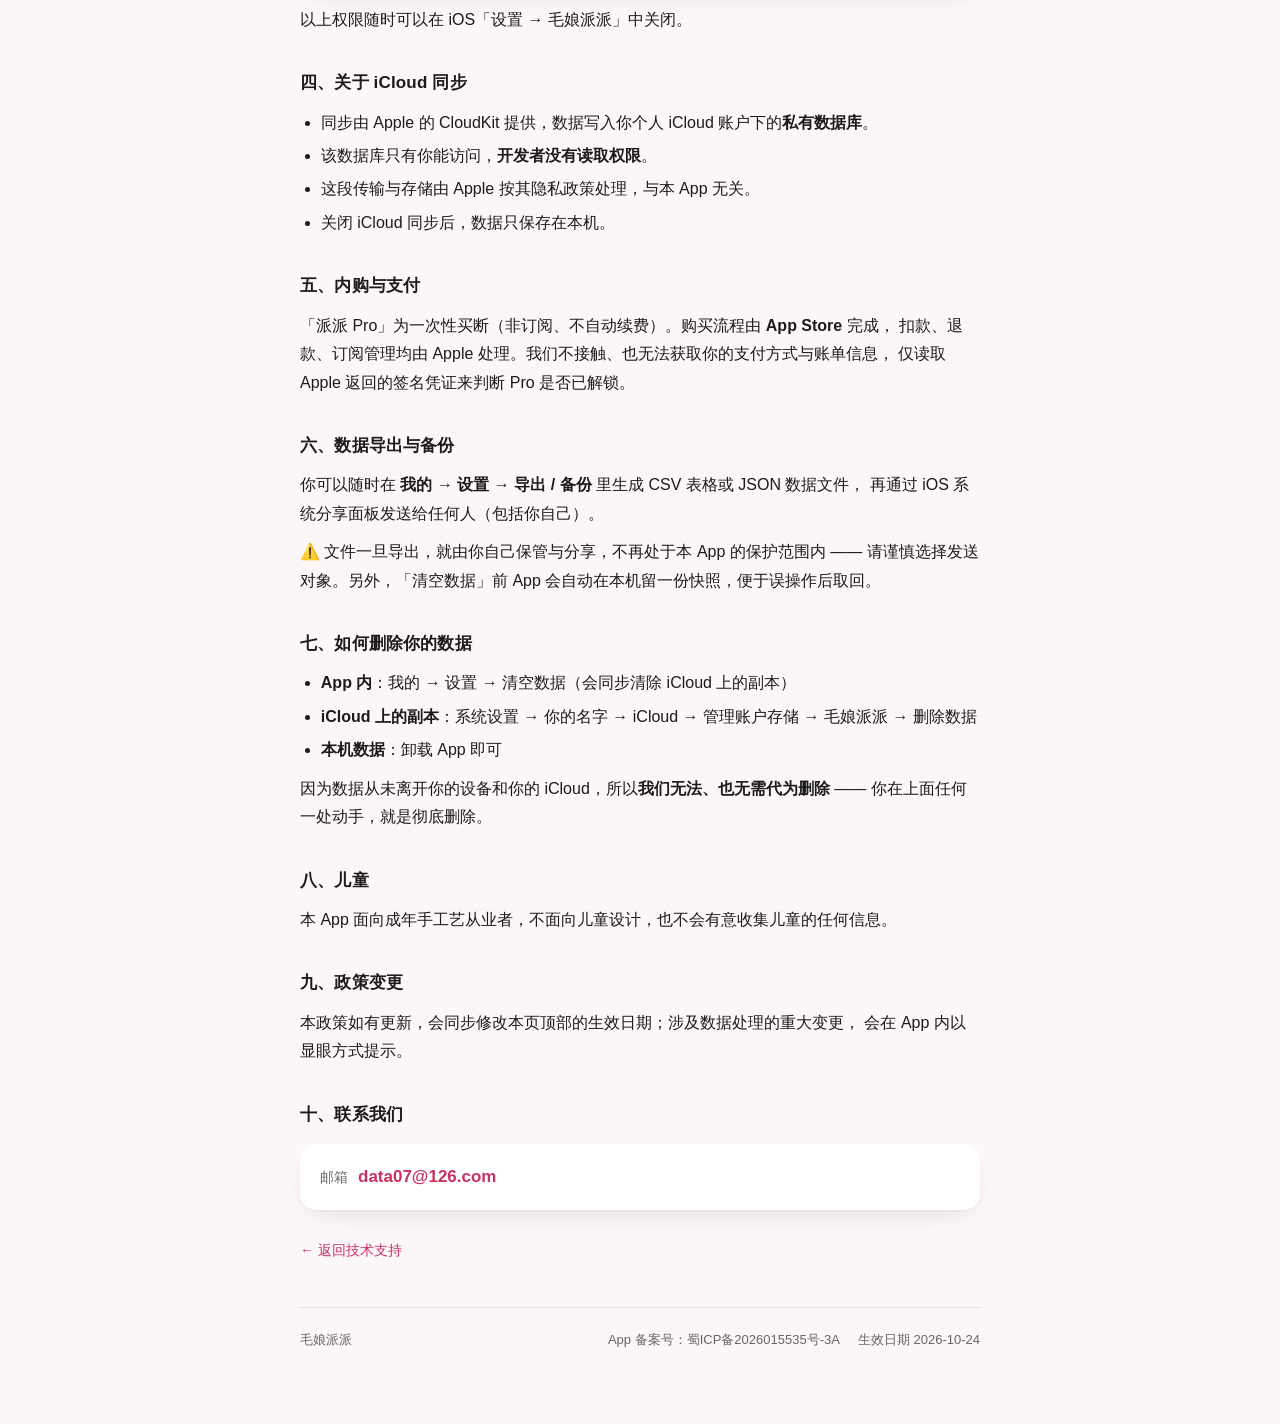
==== commit 512ba2f5: "docs: 隐私政策去掉兑换码相关表述 审核页不应再出现自建兑换码，信息表只保留 App Store 买断说明。  Co-authored-by: Cursor <cursoragent@cursor" ====
--- a/privacy.html
+++ b/privacy.html
@@ -30,7 +30,7 @@
     </picture>
     <div class="hero-text">
       <h1>隐私政策</h1>
-      <p class="sub">毛娘派派 · 生效日期 2026 年 10 月 15 日</p>
+      <p class="sub">毛娘派派 · 生效日期 2026 年 10 月 24 日</p>
     </div>
   </header>
 
@@ -66,11 +66,6 @@
           <td>偏好设置：主题色、启动页、发货方式、触感反馈等</td>
           <td>你的 iPhone 本地</td>
           <td>记住你的使用习惯</td>
-        </tr>
-        <tr>
-          <td>历史兑换额度：2026 年 10 月 15 日之前通过兑换码获得的订单额度上限（该活动已停止，不再发放新的兑换码）</td>
-          <td>你的 iPhone 本地</td>
-          <td>让此前已兑到的额度用到到期为止，到期后回到免费额度</td>
         </tr>
         <tr>
           <td>购买状态：是否为 Pro</td>
@@ -199,7 +194,7 @@
     <span>毛娘派派</span>
     <span class="fill"></span>
     <span>App 备案号：蜀ICP备2026015535号-3A</span>
-    <span>生效日期 2026-10-15</span>
+    <span>生效日期 2026-10-24</span>
   </footer>
 
 </main>
